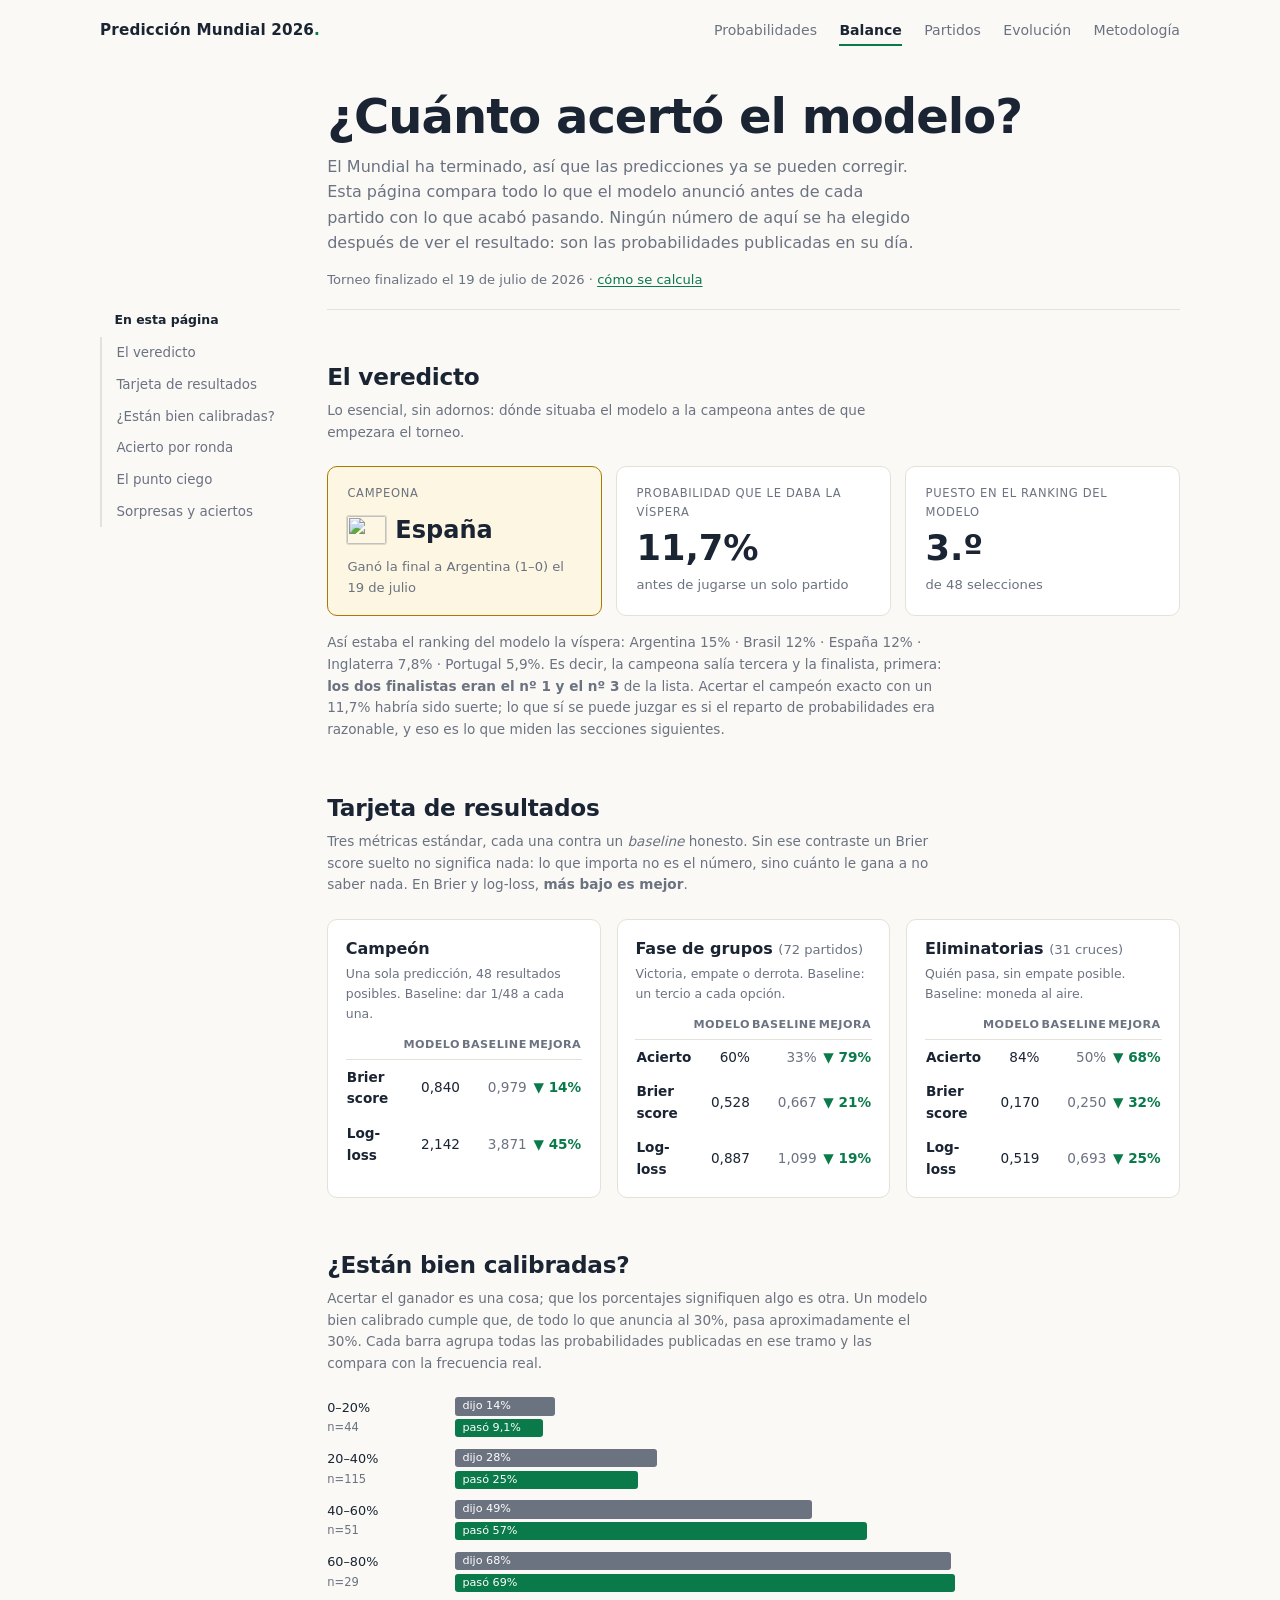
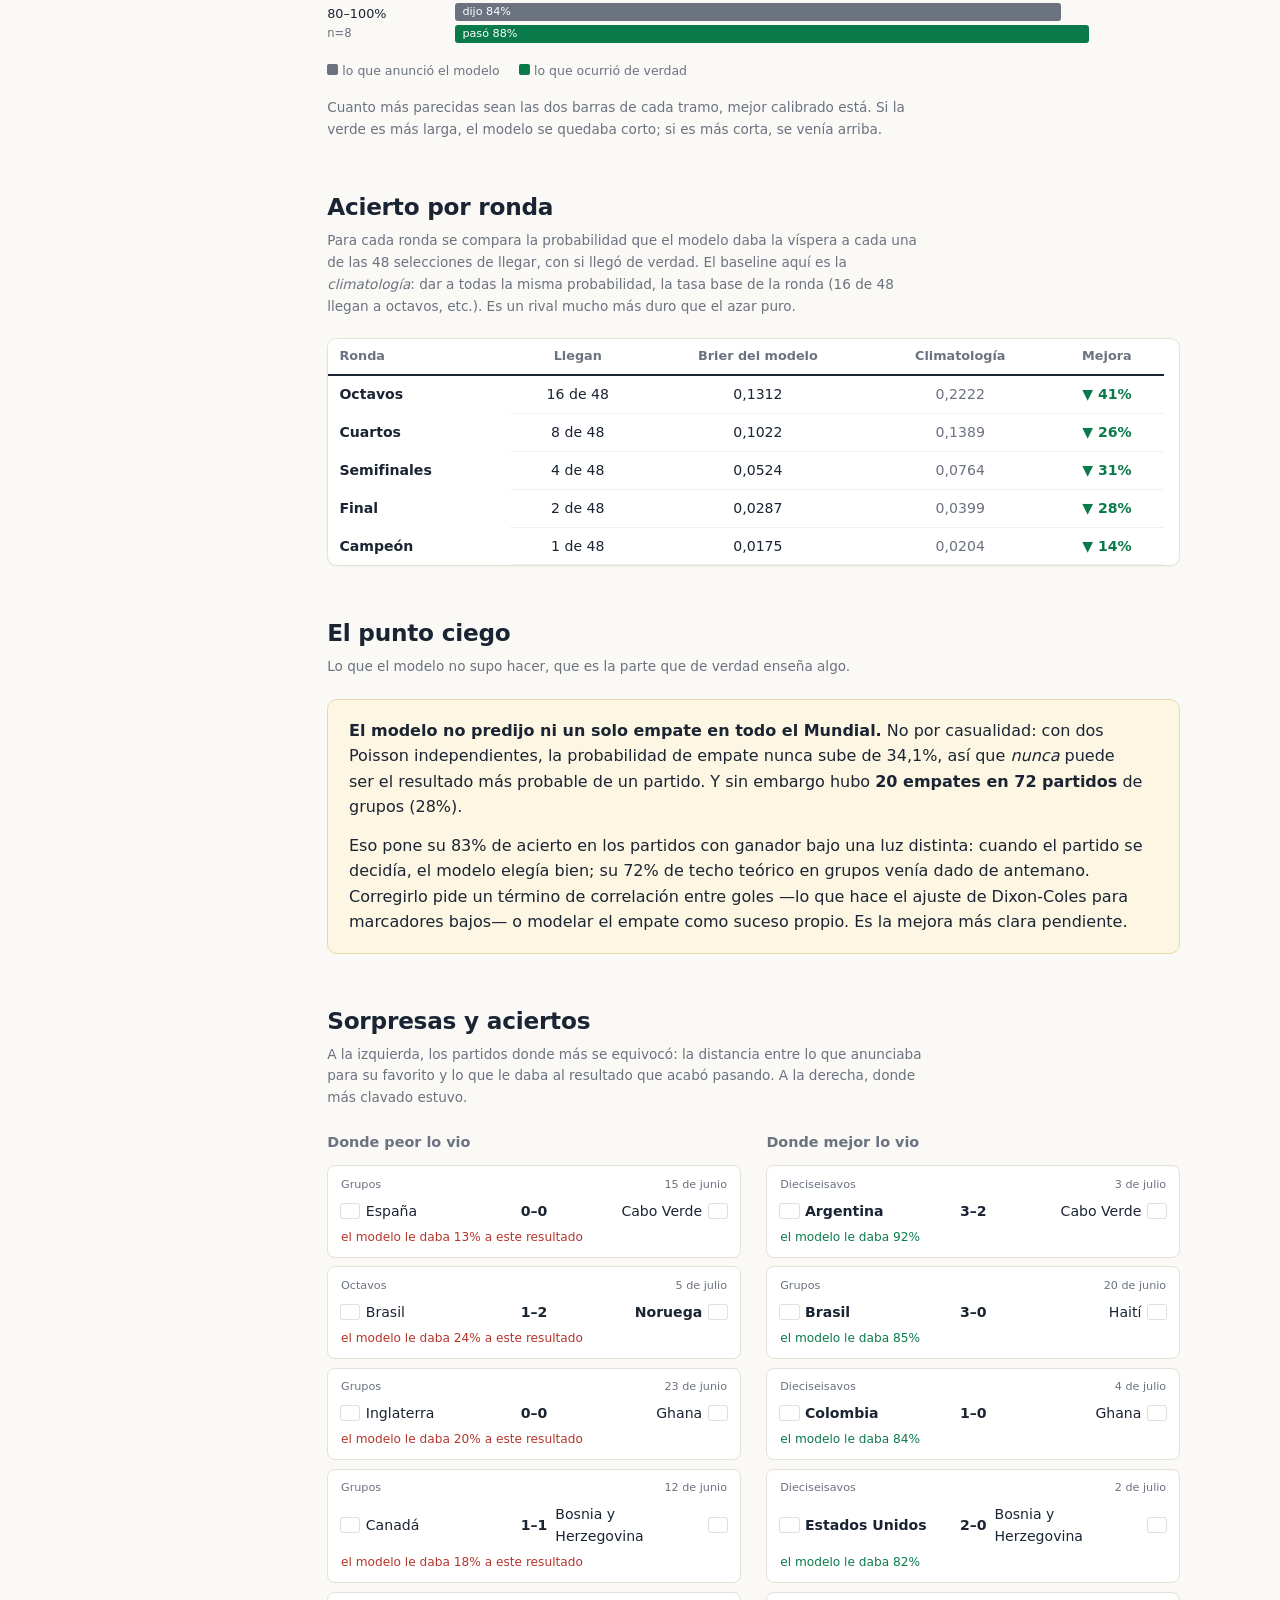
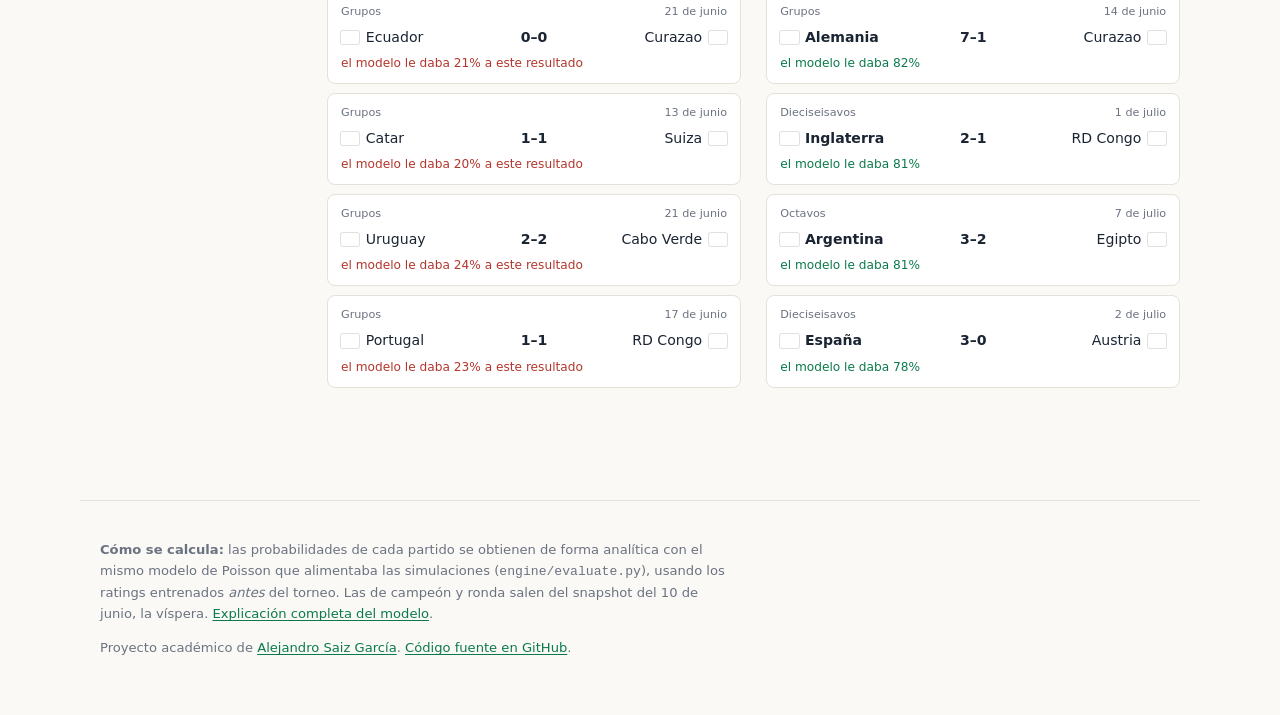
==== docs/balance.html @ 9e9d54fb "Add post-tournament evaluation and balance page Cierra el proyecto como archivo del Mundial 2026: de" ====
<!doctype html>
<html lang="es">
<head>
  <meta charset="utf-8">
  <meta name="viewport" content="width=device-width, initial-scale=1">
  <title>Balance: ¿cuánto acertó el modelo en el Mundial 2026?</title>
  <meta name="description" content="Evaluación del modelo tras el Mundial 2026: Brier score, log-loss, calibración y aciertos por ronda, comparados contra baselines. España campeona partiendo de un 11,7%.">
  <link rel="stylesheet" href="styles.css">
  <link rel="icon" href="data:image/svg+xml,<svg xmlns='http://www.w3.org/2000/svg' viewBox='0 0 100 100'><rect width='100' height='100' rx='22' fill='%230b7a4b'/><text x='50' y='68' font-size='46' font-weight='bold' font-family='Segoe UI,sans-serif' fill='white' text-anchor='middle'>26</text></svg>">
</head>
<body>

<nav class="topbar" aria-label="Principal">
  <a class="brand" href="index.html">Predicción Mundial 2026<span class="dot">.</span></a>
  <div class="topnav">
    <a href="index.html">Probabilidades</a>
    <a href="balance.html" aria-current="page">Balance</a>
    <a href="partidos.html">Partidos</a>
    <a href="evolucion.html">Evolución</a>
    <a href="metodologia.html">Metodología</a>
  </div>
</nav>

<div class="layout">
<header class="hero">
  <h1>¿Cuánto acertó el modelo?</h1>
  <p class="tagline">El Mundial ha terminado, así que las predicciones ya se pueden
    corregir. Esta página compara todo lo que el modelo anunció antes de cada partido
    con lo que acabó pasando. Ningún número de aquí se ha elegido después de ver el
    resultado: son las probabilidades publicadas en su día.</p>
  <p class="meta"><span id="updated">Cargando...</span> ·
    <a href="metodologia.html">cómo se calcula</a></p>
</header>

<aside class="toc" aria-label="Índice de secciones">
  <p class="toc-title">En esta página</p>
  <a href="#veredicto">El veredicto</a>
  <a href="#tarjeta">Tarjeta de resultados</a>
  <a href="#calibracion">¿Están bien calibradas?</a>
  <a href="#rondas">Acierto por ronda</a>
  <a href="#punto-ciego">El punto ciego</a>
  <a href="#sorpresas">Sorpresas y aciertos</a>
</aside>

<main>
  <section aria-labelledby="verdict-title" id="veredicto">
    <h2 id="verdict-title">El veredicto</h2>
    <p class="hint">Lo esencial, sin adornos: dónde situaba el modelo a la campeona
      antes de que empezara el torneo.</p>
    <div id="verdict" class="verdict-grid"></div>
    <p id="verdict-note" class="hint verdict-note"></p>
  </section>

  <section aria-labelledby="card-title" id="tarjeta">
    <h2 id="card-title">Tarjeta de resultados</h2>
    <p class="hint">Tres métricas estándar, cada una contra un <em>baseline</em>
      honesto. Sin ese contraste un Brier score suelto no significa nada: lo que
      importa no es el número, sino cuánto le gana a no saber nada.
      En Brier y log-loss, <strong>más bajo es mejor</strong>.</p>
    <div id="scorecard" class="scorecard"></div>
  </section>

  <section aria-labelledby="cal-title" id="calibracion">
    <h2 id="cal-title">¿Están bien calibradas?</h2>
    <p class="hint">Acertar el ganador es una cosa; que los porcentajes signifiquen
      algo es otra. Un modelo bien calibrado cumple que, de todo lo que anuncia al
      30%, pasa aproximadamente el 30%. Cada barra agrupa todas las probabilidades
      publicadas en ese tramo y las compara con la frecuencia real.</p>
    <div id="calibration" class="cal-chart"></div>
    <p class="hint cal-foot">Cuanto más parecidas sean las dos barras de cada tramo,
      mejor calibrado está. Si la verde es más larga, el modelo se quedaba corto;
      si es más corta, se venía arriba.</p>
  </section>

  <section aria-labelledby="rounds-title" id="rondas">
    <h2 id="rounds-title">Acierto por ronda</h2>
    <p class="hint">Para cada ronda se compara la probabilidad que el modelo daba
      la víspera a cada una de las 48 selecciones de llegar, con si llegó de verdad.
      El baseline aquí es la <em>climatología</em>: dar a todas la misma
      probabilidad, la tasa base de la ronda (16 de 48 llegan a octavos, etc.).
      Es un rival mucho más duro que el azar puro.</p>
    <div class="table-wrap">
      <table id="rounds-table">
        <thead>
          <tr>
            <th class="sticky-col">Ronda</th>
            <th>Llegan</th><th>Brier del modelo</th>
            <th>Climatología</th><th>Mejora</th>
          </tr>
        </thead>
        <tbody></tbody>
      </table>
    </div>
  </section>

  <section aria-labelledby="blind-title" id="punto-ciego">
    <h2 id="blind-title">El punto ciego</h2>
    <p class="hint">Lo que el modelo no supo hacer, que es la parte que de verdad
      enseña algo.</p>
    <div id="blind" class="callout"></div>
  </section>

  <section aria-labelledby="ups-title" id="sorpresas">
    <h2 id="ups-title">Sorpresas y aciertos</h2>
    <p class="hint">A la izquierda, los partidos donde más se equivocó: la distancia
      entre lo que anunciaba para su favorito y lo que le daba al resultado que
      acabó pasando. A la derecha, donde más clavado estuvo.</p>
    <div class="two-col">
      <div>
        <h3 class="col-title">Donde peor lo vio</h3>
        <ol id="upsets" class="match-rank"></ol>
      </div>
      <div>
        <h3 class="col-title">Donde mejor lo vio</h3>
        <ol id="calls" class="match-rank"></ol>
      </div>
    </div>
  </section>
</main>
</div>

<footer>
  <p><strong>Cómo se calcula:</strong> las probabilidades de cada partido se obtienen
    de forma analítica con el mismo modelo de Poisson que alimentaba las simulaciones
    (<code>engine/evaluate.py</code>), usando los ratings entrenados <em>antes</em> del
    torneo. Las de campeón y ronda salen del snapshot del 10 de junio, la víspera.
    <a href="metodologia.html">Explicación completa del modelo</a>.</p>
  <p>Proyecto académico de
    <a href="https://www.linkedin.com/in/alejandrosaizgarc%C3%ADa">Alejandro Saiz García</a>.
    <a href="https://github.com/AlexSaiz222/PrediccionMundial2026">Código fuente en GitHub</a>.</p>
</footer>

<div id="load-error" class="load-error" hidden>
  No se pudo cargar <code>evaluacion.json</code>. Si abriste el archivo directamente,
  arranca un servidor local: <code>python -m http.server</code> dentro de la carpeta
  <code>docs/</code> y abre <a href="http://localhost:8000">localhost:8000</a>.
</div>

<script src="balance.js"></script>
</body>
</html>
---- docs/styles.css ----
/* Predicción Mundial 2026 — tema claro editorial */

:root {
  --bg: #faf9f6;
  --bg-card: #ffffff;
  --bg-inset: #f1efe9;
  --border: #e4e1d8;
  --border-strong: #1a2433;
  --text: #1a2433;
  --text-dim: #6b7280;
  --accent: #0b7a4b;        /* verde césped profundo */
  --accent-soft: #0b7a4b14;
  --gold: #a87b00;          /* dorado sobrio para el título */
  --amber-bg: #fdf6e3;
  --amber-border: #e8d9a8;
  --danger: #b3362c;
  color-scheme: light;
}

* { box-sizing: border-box; }

html { scroll-behavior: smooth; }

body {
  margin: 0;
  background: var(--bg);
  color: var(--text);
  font: 16px/1.6 "Segoe UI", system-ui, -apple-system, sans-serif;
  -webkit-font-smoothing: antialiased;
}

main { max-inline-size: 70rem; margin-inline: auto; padding-inline: 1.25rem; }

a { color: var(--accent); text-underline-offset: 0.15em; }

/* ---------- cabecera ---------- */
.topbar {
  display: flex; align-items: baseline; justify-content: space-between;
  gap: 1rem; flex-wrap: wrap;
  max-inline-size: 70rem; margin-inline: auto;
  padding: 1.1rem 1.25rem 0;
}
.brand {
  font-weight: 700; font-size: 0.95rem; letter-spacing: 0.01em;
  color: var(--text); text-decoration: none;
}
.brand .dot { color: var(--accent); }
.topnav { display: flex; gap: 1.4rem; font-size: 0.88rem; }
.topnav a { color: var(--text-dim); text-decoration: none; }
.topnav a:hover { color: var(--text); }
.topnav a[aria-current="page"] {
  color: var(--text); font-weight: 600;
  border-block-end: 2px solid var(--accent); padding-block-end: 0.15rem;
}

.hero {
  max-inline-size: 70rem; margin-inline: auto;
  padding: 2.8rem 1.25rem 1.2rem;
  border-block-end: 1px solid var(--border);
}
.hero h1 {
  margin: 0 0 0.6rem;
  font-size: clamp(1.9rem, 4.5vw, 3rem);
  line-height: 1.12; letter-spacing: -0.02em; font-weight: 750;
  max-inline-size: 24ch;
}
.tagline { color: var(--text-dim); max-inline-size: 58ch; margin: 0 0 0.8rem; }
.meta { color: var(--text-dim); font-size: 0.82rem; margin: 0; }
.meta strong { color: var(--text); }

.whatif-banner[hidden] { display: none; }
.whatif-banner {
  display: flex; flex-wrap: wrap; gap: 0.7rem; align-items: center;
  margin-block-start: 1.1rem; padding: 0.55rem 0.9rem;
  background: var(--amber-bg); border: 1px solid var(--amber-border);
  border-radius: 0.5rem; font-size: 0.9rem;
}
/* franja de jornada: siempre presente; neutra en el día actual, ámbar en el pasado */
#snapshot-banner {
  background: var(--bg-inset); border-color: var(--border);
  color: var(--text-dim);
  transition: background 0.3s, border-color 0.3s, color 0.3s;
}
#snapshot-banner.is-past { background: var(--amber-bg); border-color: var(--amber-border); color: var(--text); }
.ghost { visibility: hidden; }

/* ---------- secciones ---------- */
section { margin-block: 3rem; scroll-margin-block-start: 1.5rem; }

/* ---------- índice rápido + calendario ---------- */
/* Móvil/tablet (por defecto): fila de pestañas bajo la cabecera; el calendario
   se coloca debajo. .layout no hace nada aquí, así que .toc y main se apilan. */
.toc {
  display: flex; flex-wrap: wrap; align-items: center; gap: 0.4rem 0.6rem;
  max-inline-size: 70rem; margin: 0 auto 1.4rem; padding-inline: 1.25rem;
  font-size: 0.86rem;
}
.toc-title { display: none; }
.toc a {
  padding: 0.32rem 0.7rem; border: 1px solid var(--border);
  border-radius: 0.5rem; white-space: nowrap;
  color: var(--text-dim); text-decoration: none;
  transition: color 0.15s, border-color 0.15s;
}
.toc a:hover { color: var(--text); }
.toc a.active { color: var(--accent); border-color: var(--accent); font-weight: 600; }
#toc-cal:not([hidden]) {
  display: flex; flex-wrap: wrap; align-items: center; gap: 0.3rem 0.5rem;
  flex-basis: 100%; margin-block-start: 0.5rem;
}
.toc-cal-title {
  display: inline-block; margin: 0; padding: 0;
  font-size: 0.82rem; font-weight: 600; color: var(--text); white-space: nowrap;
}
.toc-date {
  margin-inline-start: 0; inline-size: auto;
  font: inherit; font-size: 0.85rem; color: var(--text);
  background: var(--bg-card); border: 1px solid var(--border);
  border-radius: 0.4rem; padding: 0.3rem 0.5rem;
}
.toc-cal-hint {
  flex-basis: 100%; margin: 0.1rem 0 0; padding: 0;
  font-size: 0.76rem; color: var(--text-dim);
}

/* Portátil y más anchas: barra lateral fija a la izquierda, en su columna. */
@media (min-width: 992px) {
  .layout {
    display: grid;
    grid-template-columns: 12rem minmax(0, 1fr);
    grid-template-areas:
      ". hero"
      "aside main";
    gap: 0 2.2rem;
    align-items: start;
    max-inline-size: 70rem; margin-inline: auto; padding-inline: 1.25rem;
  }
  .layout > .hero {
    grid-area: hero;
    max-inline-size: none;
    margin: 0;
    padding-inline: 0;
  }
  .layout > main {
    grid-area: main;
    max-inline-size: none;
    margin: 0;
    padding: 0;
  }
  .toc {
    grid-area: aside;
    display: block; position: sticky; inset-block-start: 1.4rem; align-self: start;
    max-inline-size: none; margin: 0; padding: 0; font-size: 0.84rem;
  }
  .toc-title {
    display: block; margin: 0 0 0.45rem; padding-inline-start: 0.9rem;
    font-size: 0.78rem; font-weight: 700; color: var(--text);
  }
  .toc a {
    display: block; padding: 0.32rem 0.9rem; border: none;
    border-inline-start: 2px solid var(--border); border-radius: 0; white-space: normal;
  }
  #toc-cal:not([hidden]) { display: block; margin-block-start: 1.3rem; }
  .toc-cal-title {
    display: block; margin-block-start: 0; padding-inline-start: 0.9rem; font-size: 0.78rem;
  }
  .toc-date { margin-inline-start: 0.9rem; inline-size: calc(100% - 0.9rem); font-size: 0.82rem; }
  .toc-cal-hint { padding-inline-start: 0.9rem; font-size: 0.74rem; }
}
h2 {
  font-size: 1.45rem; letter-spacing: -0.01em; font-weight: 700;
  margin-block: 0 0.3rem;
}
.section-head { display: flex; align-items: center; justify-content: space-between; gap: 1rem; flex-wrap: wrap; }
.hint { color: var(--text-dim); font-size: 0.85rem; margin-block: 0.15rem 1.3rem; max-inline-size: 70ch; }

/* ---------- botones ---------- */
.btn {
  font: inherit; font-size: 0.88rem; font-weight: 600; cursor: pointer;
  color: var(--text); background: var(--bg-card);
  border: 1px solid var(--border); border-radius: 0.45rem;
  padding: 0.45rem 0.95rem;
  transition: border-color 0.15s, background 0.15s;
}
.btn:hover { border-color: var(--text-dim); }
.btn-accent { background: var(--accent); border-color: var(--accent); color: #fff; }
.btn-accent:hover { background: #0a6b42; border-color: #0a6b42; }
.btn-small { padding: 0.2rem 0.6rem; font-size: 0.8rem; }

/* ---------- favoritos ---------- */
.thermometer { list-style: none; margin: 1.4rem 0 0; padding: 0; display: grid; gap: 0.55rem; }
.therm-row {
  display: grid; grid-template-columns: 1.6rem 1.7rem minmax(7.5rem, 13rem) 1fr 3.8rem;
  align-items: center; gap: 0.7rem;
}
.therm-row .rank {
  color: var(--text-dim); font-variant-numeric: tabular-nums;
  font-size: 0.82rem; text-align: end;
}
.therm-row .name { font-weight: 600; font-size: 0.95rem; }
.therm-row .pct { font-weight: 700; font-variant-numeric: tabular-nums; text-align: end; }
.bar-track { background: var(--bg-inset); border-radius: 99px; block-size: 0.7rem; overflow: clip; }
.bar-fill {
  block-size: 100%; border-radius: 99px;
  background: var(--accent);
  transition: inline-size 0.7s cubic-bezier(0.2, 0.8, 0.2, 1);
  min-inline-size: 2px;
}
.therm-row:first-child .bar-fill { background: linear-gradient(90deg, var(--accent), #0e9a5f); }

.flag {
  inline-size: 1.7rem; block-size: 1.275rem; object-fit: cover;
  border-radius: 2px; box-shadow: 0 0 0 1px rgb(0 0 0 / 0.12);
}

/* ---------- grupos ---------- */
.groups-grid {
  display: grid;
  grid-template-columns: repeat(auto-fit, minmax(300px, 1fr));
  gap: 1.1rem;
}
.group-card {
  background: var(--bg-card); border: 1px solid var(--border);
  border-radius: 0.6rem; padding: 1rem 1.1rem; overflow: clip;
  box-shadow: 0 1px 2px rgb(26 36 51 / 0.04);
}
.group-card h3 {
  margin: 0 0 0.7rem;
  font-size: 0.95rem; font-weight: 700; color: var(--text);
}
.group-card h3 strong { color: var(--accent); }
.group-card table { inline-size: 100%; border-collapse: collapse; font-size: 0.86rem; }
.group-card th {
  color: var(--text-dim); font-weight: 600; text-align: end;
  padding-block-end: 0.35rem; font-size: 0.78rem;
  border-block-end: 1px solid var(--border);
}
.group-card th:first-child { text-align: start; }
.group-card td {
  padding-block: 0.38rem; text-align: end; font-variant-numeric: tabular-nums;
  border-block-end: 1px solid #f3f1ea;
}
.group-card tr:last-child td { border-block-end: 0; }
.group-card td.team-cell { text-align: start; }
.team-cell { display: flex; align-items: center; gap: 0.5rem; font-weight: 600; }
.team-cell .flag { inline-size: 1.4rem; block-size: 1.05rem; }
.prob-cell { min-inline-size: 3.6rem; }
.prob-chip {
  display: inline-block; min-inline-size: 3.3rem; padding: 0.08rem 0.4rem;
  border-radius: 0.3rem; font-weight: 600;
  background: color-mix(in oklab, var(--accent) calc(var(--p) * 28%), transparent);
}

/* ---------- nombres de equipo pulsables (abren su camino) ---------- */
.team-btn {
  font: inherit; font-weight: inherit; color: inherit;
  background: none; border: 0; padding: 0; cursor: pointer;
  text-align: start;
}
.team-btn:hover { color: var(--accent); text-decoration: underline; text-underline-offset: 0.15em; }

/* ---------- cuadro de eliminatorias ---------- */
.bracket-wrap {
  display: grid; overflow-x: auto; padding-block-end: 0.5rem;
  container-type: scroll-state;
}
.bracket-wrap > * { grid-area: 1 / 1; }
.edge-shadow {
  position: sticky; z-index: 1; pointer-events: none;
  inline-size: 1.4rem; opacity: 0; transition: opacity 0.25s;
}
.edge-l {
  inset-inline-start: 0; justify-self: start;
  background: linear-gradient(to right, rgb(26 36 51 / 0.14), transparent);
}
.edge-r {
  inset-inline-end: 0; justify-self: end;
  background: linear-gradient(to left, rgb(26 36 51 / 0.14), transparent);
}
@container scroll-state(scrollable: inline-start) { .edge-l { opacity: 1; } }
@container scroll-state(scrollable: inline-end) { .edge-r { opacity: 1; } }

.bracket {
  --bracket-h: 44rem;          /* alto fijo: de él salen los conectores */
  --bracket-line: #cfc9ba;
  display: grid; grid-auto-flow: column;
  grid-auto-columns: minmax(8.5rem, 1fr);
  gap: 1rem; min-inline-size: 47rem; max-inline-size: 62rem;
}
.bracket-col { display: flex; flex-direction: column; }
.bracket-col h3 {
  margin: 0 0 0.5rem; text-align: center;
  font-size: 0.8rem; font-weight: 600; color: var(--text-dim);
}
.bracket-col-inner {
  block-size: var(--bracket-h);
  display: flex; flex-direction: column; justify-content: space-around;
}
.match-box {
  position: relative;
  background: var(--bg-card); border: 1px solid var(--border);
  border-radius: 0.4rem; padding: 0.22rem 0.45rem;
  font-size: 0.72rem; line-height: 1.3;
}
.match-box:hover { border-color: var(--text-dim); }
.match-box .mlabel { color: var(--text-dim); font-size: 0.62rem; margin-block-end: 0.15rem; }
.match-box .slot { display: flex; align-items: center; gap: 0.3rem; padding-block: 0.07rem; }
.match-box .flag { inline-size: 1rem; block-size: 0.75rem; }
.match-box .nm {
  flex: 1; font-weight: 600;
  overflow: hidden; text-overflow: ellipsis; white-space: nowrap;
}
.match-box .sp { font-variant-numeric: tabular-nums; color: var(--text-dim); font-size: 0.66rem; }
.match-box .slot.locked .sp { color: var(--accent); font-weight: 700; }
.final-box { border-color: var(--gold); }
.champ-mini {
  margin-block-start: 0.4rem; padding-block-start: 0.35rem;
  border-block-start: 1px solid var(--amber-border);
}
.champ-mini .sp { color: var(--gold); font-weight: 700; }

/* conectores: ramal de salida hacia la ronda siguiente... */
.out-r::after {
  content: ""; position: absolute; inset-block-start: 50%;
  inline-size: 0.5rem; border-block-start: 1.5px solid var(--bracket-line);
  inset-inline-end: -0.55rem;
}
/* ...y entrada: línea vertical que une los dos cruces previos, con ramal al centro */
.in-l::before {
  content: ""; position: absolute; inset-block-start: 50%;
  transform: translateY(-50%); inline-size: 0.5rem;
  inset-inline-start: -0.55rem;
  border-inline-start: 1.5px solid var(--bracket-line);
  background: linear-gradient(to bottom,
    transparent calc(50% - 0.75px),
    var(--bracket-line) calc(50% - 0.75px),
    var(--bracket-line) calc(50% + 0.75px),
    transparent calc(50% + 0.75px));
}
.v16::before { block-size: calc(var(--bracket-h) / 16); }
.v8::before { block-size: calc(var(--bracket-h) / 8); }
.v4::before { block-size: calc(var(--bracket-h) / 4); }
.v2::before { block-size: calc(var(--bracket-h) / 2); }

/* ---------- camino más probable (diálogo) ---------- */
#path-dialog { inline-size: min(40rem, calc(100% - 2rem)); }
#path-title { display: flex; align-items: center; gap: 0.5rem; }
#path-title .flag { inline-size: 1.5rem; block-size: 1.125rem; }
.path-table {
  border-collapse: collapse; inline-size: 100%; font-size: 0.86rem;
  margin-block-start: 0.8rem; font-variant-numeric: tabular-nums;
}
.path-table th {
  text-align: start; font-size: 0.78rem; color: var(--text-dim); font-weight: 600;
  border-block-end: 2px solid var(--border-strong); padding: 0.35rem 0.5rem;
}
.path-table td { padding: 0.45rem 0.5rem; border-block-end: 1px solid var(--border); vertical-align: top; }
.path-table .num { text-align: end; font-weight: 600; }
.path-table .champ-row td { border-block-end: 0; font-weight: 700; color: var(--gold); }
.path-table .rival {
  display: inline-flex; align-items: center; gap: 0.3rem;
  margin-inline-end: 0.6rem; white-space: nowrap;
}
.path-table .muted { color: var(--text-dim); }
.flag-sm { inline-size: 1.15rem; block-size: 0.86rem; }

/* ---------- cara a cara ---------- */
.h2h-controls {
  display: flex; align-items: end; gap: 1rem; flex-wrap: wrap;
  margin-block-end: 1.2rem;
}
.h2h-controls .btn { margin-block-end: 0.15rem; }
.h2h-card {
  background: var(--bg-card); border: 1px solid var(--border);
  border-radius: 0.6rem; padding: 1.1rem 1.3rem;
  box-shadow: 0 1px 2px rgb(26 36 51 / 0.04);
  max-inline-size: 44rem;
}
.h2h-names {
  display: flex; align-items: center; justify-content: space-between;
  gap: 0.8rem; flex-wrap: wrap; margin-block-end: 0.7rem;
}
.h2h-team { display: inline-flex; align-items: center; gap: 0.5rem; font-weight: 700; }
.h2h-vs { color: var(--text-dim); font-size: 0.82rem; }
.h2h-bar {
  display: flex; block-size: 1rem; border-radius: 99px; overflow: clip;
  background: var(--bg-inset);
}
.h2h-bar .seg-a { background: var(--accent); }
.h2h-bar .seg-x { background: #c9c5b8; }
.h2h-bar .seg-b { background: #3b5b8c; }
.h2h-legend {
  display: flex; gap: 1.4rem; flex-wrap: wrap;
  margin-block-start: 0.55rem; font-size: 0.84rem; color: var(--text-dim);
}
.h2h-legend .dot {
  display: inline-block; inline-size: 0.65rem; block-size: 0.65rem;
  border-radius: 50%; margin-inline-end: 0.35rem;
}
.dot-a { background: var(--accent); }
.dot-x { background: #c9c5b8; }
.dot-b { background: #3b5b8c; }
.h2h-scores { font-size: 0.88rem; }
.score-chip {
  display: inline-block; background: var(--bg-inset); border-radius: 0.35rem;
  padding: 0.1rem 0.5rem; margin-inline-end: 0.3rem; font-weight: 600;
  font-variant-numeric: tabular-nums;
}
.score-chip small { color: var(--text-dim); font-weight: 400; }
.h2h-ko { font-size: 0.88rem; margin-block-end: 0; }

/* ---------- gráfica de evolución ---------- */
.chart-wrap {
  background: var(--bg-card); border: 1px solid var(--border);
  border-radius: 0.6rem; padding: 1rem;
  box-shadow: 0 1px 2px rgb(26 36 51 / 0.04);
  overflow-x: auto;
}
.chart-wrap svg {
  inline-size: 100%; block-size: auto; min-inline-size: 44rem;
  font-family: "Segoe UI", system-ui, sans-serif;
}
/* series: dibujado de entrada y foco interactivo */
#chart .line {
  stroke-dasharray: 1; stroke-dashoffset: 1;
  animation: chart-draw 0.9s ease-out forwards;
}
@keyframes chart-draw { to { stroke-dashoffset: 0; } }
#chart .serie, #chart .serie-label {
  transition: opacity 0.2s;
  cursor: pointer;
}
#chart .serie .line { transition: stroke-width 0.2s; }
#chart .hit { pointer-events: stroke; }
#chart.has-focus .serie:not(.focus),
#chart.has-focus .serie-label:not(.focus) { opacity: 0.16; }
#chart .serie.focus .line { stroke-width: 3.2; }
@media (prefers-reduced-motion: reduce) {
  #chart .line { animation: none; stroke-dashoffset: 0; }
}

/* movimientos de la última jornada */
.movers {
  display: grid; grid-template-columns: repeat(auto-fit, minmax(16rem, 1fr));
  gap: 0.6rem; max-inline-size: 52rem;
}
.mover {
  display: flex; align-items: center; gap: 0.55rem;
  background: var(--bg-card); border: 1px solid var(--border);
  border-radius: 0.5rem; padding: 0.5rem 0.8rem; font-size: 0.9rem;
}
.mover-name { flex: 1; font-weight: 600; }
.mover-now { color: var(--text-dim); font-variant-numeric: tabular-nums; }
.mover-delta {
  min-inline-size: 2.9rem; text-align: end;
  font-weight: 700; font-variant-numeric: tabular-nums;
}
.delta-up { color: var(--accent); }
.delta-down { color: var(--danger); }

/* viaje en el tiempo */
.tt-wrap { max-inline-size: 52rem; }
#tt-table { border-collapse: collapse; inline-size: 100%; font-size: 0.9rem; }
#tt-table th {
  text-align: start; font-size: 0.78rem; color: var(--text-dim); font-weight: 600;
  border-block-end: 2px solid var(--border-strong); padding: 0.5rem 0.8rem;
}
#tt-table td {
  padding: 0.55rem 0.8rem; border-block-end: 1px solid #f3f1ea;
  font-variant-numeric: tabular-nums;
}
#tt-table tr:last-child td { border-block-end: 0; }
#tt-table .team-cell { display: flex; }
.tt-pct { color: var(--text-dim); }
.tt-today {
  background: var(--accent-soft); color: var(--accent);
  border-radius: 99px; padding: 0.06rem 0.55rem;
  font-size: 0.74rem; font-weight: 600;
}

/* ---------- tabla de rondas ---------- */
.table-wrap {
  overflow-x: auto; scrollbar-gutter: stable;
  background: var(--bg-card);
  border: 1px solid var(--border); border-radius: 0.6rem;
  box-shadow: 0 1px 2px rgb(26 36 51 / 0.04);
}
#rounds-table { border-collapse: collapse; inline-size: 100%; min-inline-size: 46rem; font-size: 0.88rem; }
#rounds-table th, #rounds-table td {
  padding: 0.45rem 0.7rem; text-align: center; font-variant-numeric: tabular-nums;
}
#rounds-table thead th {
  position: sticky; inset-block-start: 0; background: var(--bg-card);
  color: var(--text-dim); font-weight: 600; font-size: 0.8rem;
  border-block-end: 2px solid var(--border-strong);
}
#rounds-table tbody td { border-block-end: 1px solid #f3f1ea; }
#rounds-table td.heat {
  background: color-mix(in oklab, var(--accent) calc(var(--p) * 55%), transparent);
}
#rounds-table td.heat.gold {
  background: color-mix(in oklab, var(--gold) calc(var(--p) * 280%), transparent);
  font-weight: 700;
}
.sticky-col { text-align: start !important; }
.table-foot { margin-block-start: 0.9rem; text-align: center; }

/* ---------- diálogo ¿y si...? ---------- */
dialog {
  inline-size: min(34rem, calc(100% - 2rem));
  background: var(--bg-card); color: var(--text);
  border: 1px solid var(--border); border-radius: 0.8rem;
  padding: 1.2rem 1.4rem;
  box-shadow: 0 20px 50px rgb(26 36 51 / 0.18);
}
.dialog-head { display: flex; justify-content: space-between; align-items: center; margin: 0; }
.dialog-head h3 { margin: 0; font-size: 1.15rem; }
.field { display: flex; flex-direction: column; gap: 0.3rem; font-size: 0.82rem; font-weight: 600; color: var(--text-dim); }
select, input[type="number"] {
  font: inherit; color: var(--text); background: var(--bg-card);
  border: 1px solid var(--border); border-radius: 0.4rem; padding: 0.35rem 0.5rem;
}
input[type="number"] { inline-size: 3.4rem; text-align: center; }

.match-list { list-style: none; margin: 1rem 0; padding: 0; display: grid; gap: 0.5rem; }
.match-row {
  display: flex; align-items: center; gap: 0.5rem; flex-wrap: wrap;
  background: var(--bg); border: 1px solid var(--border);
  border-radius: 0.5rem; padding: 0.5rem 0.7rem; font-size: 0.9rem;
}
.match-row .vs { color: var(--text-dim); font-size: 0.8rem; }
.match-row .score-inputs { display: flex; align-items: center; gap: 0.3rem; margin-inline-start: auto; }
.match-row.played { opacity: 0.6; }
.match-row .real-score { margin-inline-start: auto; font-weight: 700; color: var(--text-dim); }

.forced-list { display: flex; flex-wrap: wrap; gap: 0.4rem; margin-block-start: 0.6rem; }
.forced-chip {
  display: inline-flex; align-items: center; gap: 0.4rem;
  background: var(--amber-bg); border: 1px solid var(--amber-border); border-radius: 99px;
  padding: 0.15rem 0.4rem 0.15rem 0.75rem; font-size: 0.82rem; font-weight: 600;
}
.forced-chip button {
  background: none; border: 0; color: var(--text-dim); cursor: pointer;
  font-size: 1rem; line-height: 1; padding: 0 0.2rem;
}
.forced-chip button:hover { color: var(--danger); }

/* animación de entrada/salida del diálogo (top layer) */
dialog[open] {
  opacity: 1; transform: translateY(0) scale(1);
  @starting-style { opacity: 0; transform: translateY(0.8rem) scale(0.97); }
}
dialog {
  opacity: 0; transform: translateY(0.8rem) scale(0.97);
  transition-property: opacity, transform, display, overlay;
  transition-duration: 0.22s;
  transition-timing-function: ease-out;
  transition-behavior: allow-discrete;
}
dialog::backdrop {
  background: rgb(26 36 51 / 0);
  transition: display 0.22s allow-discrete, overlay 0.22s allow-discrete,
              background 0.22s ease-out;
}
dialog[open]::backdrop {
  background: rgb(26 36 51 / 0.35);
  @starting-style { background: rgb(26 36 51 / 0); }
}

@media (prefers-reduced-motion: reduce) {
  html { scroll-behavior: auto; }
  dialog { transform: none; transition-duration: 0.05s; }
  .bar-fill { transition: none; }
  ::view-transition-group(*),
  ::view-transition-old(*),
  ::view-transition-new(*) { animation: none !important; }
}

/* ---------- metodología (página cuaderno) ---------- */
.prose { max-inline-size: 44rem; margin-inline: auto; padding-block: 1rem 2rem; }
.prose h2 { margin-block-start: 2.6rem; }
.prose h3 { font-size: 1.05rem; margin-block: 1.8rem 0.4rem; }
.prose p, .prose li { color: #2c374a; }
.prose .formula {
  background: var(--bg-inset); border-inline-start: 3px solid var(--accent);
  border-radius: 0 0.4rem 0.4rem 0;
  padding: 0.7rem 1rem; margin-block: 1rem;
  font-family: Consolas, "Cascadia Mono", monospace; font-size: 0.88rem;
  overflow-x: auto;
}
.prose table {
  border-collapse: collapse; inline-size: 100%; font-size: 0.88rem;
  margin-block: 1rem; font-variant-numeric: tabular-nums;
}
.prose th {
  text-align: start; font-size: 0.82rem; color: var(--text-dim); font-weight: 600;
  border-block-end: 2px solid var(--border-strong); padding: 0.4rem 0.6rem;
}
.prose td { padding: 0.45rem 0.6rem; border-block-end: 1px solid var(--border); }
.prose .note {
  background: var(--amber-bg); border: 1px solid var(--amber-border);
  border-radius: 0.5rem; padding: 0.8rem 1rem; font-size: 0.9rem;
}
.prose details.tech {
  background: var(--bg-inset); border: 1px solid var(--border);
  border-radius: 0.5rem; padding: 0.7rem 1rem; margin-block: 1.3rem;
}
.prose details.tech summary {
  cursor: pointer; font-weight: 600; font-size: 0.9rem; color: var(--text);
}
.prose details.tech summary:hover { color: var(--accent); }
.prose details.tech[open] summary { margin-block-end: 0.5rem; }
.prose details.tech p, .prose details.tech li { font-size: 0.92rem; }
.prose details.tech table { font-size: 0.84rem; }
.fig { margin: 2rem 0; }
.fig svg { inline-size: 100%; block-size: auto; }
.fig text { font-family: "Segoe UI", system-ui, sans-serif; }
.fig figcaption {
  font-size: 0.8rem; color: var(--text-dim); margin-block-start: 0.5rem;
}
.prose code {
  background: var(--bg-inset); border-radius: 0.25rem; padding: 0.08rem 0.35rem;
  font-family: Consolas, "Cascadia Mono", monospace; font-size: 0.85em;
}

/* ---------- pie y errores ---------- */
footer {
  max-inline-size: 70rem; margin: 4rem auto 0; padding: 1.6rem 1.25rem 2.8rem;
  border-block-start: 1px solid var(--border);
  color: var(--text-dim); font-size: 0.82rem;
}
footer p { max-inline-size: 75ch; }
.load-error {
  max-inline-size: 40rem; margin: 2rem auto; padding: 1rem;
  background: #b3362c14; border: 1px solid #b3362c55; border-radius: 0.5rem;
}
.simulating { opacity: 0.55; pointer-events: none; }

/* ---------- calendario de partidos ---------- */
.cal-filter { display: flex; gap: 0.5rem; flex-wrap: wrap; margin-block: 0.5rem 1.6rem; }
.filter-btn {
  font: inherit; font-size: 0.85rem; cursor: pointer;
  color: var(--text-dim); background: var(--bg-card);
  border: 1px solid var(--border); border-radius: 99px; padding: 0.3rem 0.95rem;
  transition: color 0.15s, background 0.15s, border-color 0.15s;
}
.filter-btn:hover { color: var(--text); }
.filter-btn.active { color: #fff; background: var(--accent); border-color: var(--accent); }

.cal-day {
  font-size: 0.95rem; font-weight: 700; color: var(--text);
  margin: 1.9rem 0 0.2rem; padding-block-end: 0.35rem;
  border-block-end: 2px solid var(--border-strong);
}
.cal-day:first-child { margin-block-start: 0; }
.cal-day.is-today { color: var(--accent); border-block-end-color: var(--accent); }
.cal-hoy {
  font-size: 0.68rem; font-weight: 700; color: #fff; background: var(--accent);
  border-radius: 99px; padding: 0.1rem 0.5rem; margin-inline-start: 0.5rem;
  vertical-align: middle;
}
.cal-today-link {
  margin-inline-start: auto; align-self: center;
  font: inherit; font-size: 0.82rem; cursor: pointer;
  color: var(--accent); background: none; border: 0; padding: 0.3rem 0.2rem;
}
.cal-today-link:hover { text-decoration: underline; }
.cal-match {
  display: grid; grid-template-columns: 4.3rem minmax(0, 1fr) auto minmax(0, 1fr) 3rem;
  align-items: center; gap: 0.7rem;
  padding: 0.6rem 0.2rem; border-block-end: 1px solid var(--border);
}
.cal-when { display: flex; flex-direction: column; line-height: 1.15; }
.cal-time { font-variant-numeric: tabular-nums; font-size: 0.9rem; color: var(--text); }
.cal-tag { font-size: 0.68rem; color: var(--text-dim); }
.cal-side { display: flex; align-items: center; gap: 0.5rem; min-inline-size: 0; }
.cal-side .tn { overflow: hidden; text-overflow: ellipsis; white-space: nowrap; }
.cal-home { justify-content: flex-end; text-align: end; }
.cal-away { justify-content: flex-start; }
.cal-side.win { font-weight: 700; }
.cal-match:not(.is-done) .cal-side { color: var(--text-dim); }
.cal-score {
  font-variant-numeric: tabular-nums; font-weight: 700; font-size: 1rem;
  min-inline-size: 3rem; text-align: center; color: var(--text);
}
.cal-score .dash { color: var(--text-dim); margin-inline: 0.2rem; font-weight: 400; }
.cal-match:not(.is-done) .cal-score { color: var(--text-dim); font-weight: 400; }

@media (max-width: 560px) {
  .cal-match { grid-template-columns: 3.2rem minmax(0,1fr) auto minmax(0,1fr) 2.6rem; gap: 0.4rem; }
  .cal-side { gap: 0.35rem; font-size: 0.92rem; }
  .cal-score { min-inline-size: 2.4rem; font-size: 0.95rem; }
}

/* ---------- balance (post-mortem del modelo) ---------- */

.mono { font-variant-numeric: tabular-nums; }
.dim { color: var(--text-dim); }
.better { color: var(--accent); font-weight: 700; }
.worse { color: var(--danger); font-weight: 700; }

/* veredicto */
.verdict-grid {
  display: grid; gap: 0.9rem; margin-block: 1.4rem 1rem;
  grid-template-columns: repeat(auto-fit, minmax(14rem, 1fr));
}
.verdict-card {
  background: var(--bg-card); border: 1px solid var(--border);
  border-radius: 10px; padding: 1.1rem 1.2rem;
}
.verdict-main { border-color: var(--gold); background: var(--amber-bg); }
.vc-label {
  font-size: 0.72rem; text-transform: uppercase; letter-spacing: 0.06em;
  color: var(--text-dim); margin-block-end: 0.5rem;
}
.vc-team { display: flex; align-items: center; gap: 0.6rem; font-size: 1.5rem; }
.vc-big {
  font-size: 2.2rem; font-weight: 700; line-height: 1.1;
  font-variant-numeric: tabular-nums;
}
.vc-sub { color: var(--text-dim); font-size: 0.82rem; margin-block-start: 0.4rem; }
.flag-lg { inline-size: 2.4rem; block-size: 1.8rem; }
.verdict-note { max-inline-size: 74ch; }

/* tarjeta de resultados */
.scorecard {
  display: grid; gap: 1rem; margin-block-start: 1.4rem;
  grid-template-columns: repeat(auto-fit, minmax(17rem, 1fr));
}
.score-card {
  background: var(--bg-card); border: 1px solid var(--border);
  border-radius: 10px; padding: 1rem 1.1rem 0.6rem;
}
.score-card h3 { margin: 0 0 0.2rem; font-size: 1rem; }
.score-card h3 .n { color: var(--text-dim); font-weight: 400; font-size: 0.82rem; }
.score-hint { color: var(--text-dim); font-size: 0.78rem; margin: 0 0 0.7rem; }
.score-table { inline-size: 100%; border-collapse: collapse; font-size: 0.85rem; }
.score-table th { text-align: start; font-weight: 600; }
.score-table thead th {
  font-size: 0.7rem; text-transform: uppercase; letter-spacing: 0.04em;
  color: var(--text-dim); font-weight: 600; text-align: end;
  border-block-end: 1px solid var(--border); padding-block-end: 0.3rem;
}
.score-table tbody th { padding-block: 0.4rem; }
.score-table td { text-align: end; padding-block: 0.4rem; }

/* calibración */
.cal-chart { margin-block-start: 1.4rem; display: grid; gap: 0.7rem; }
.cal-row {
  display: grid; gap: 0.5rem; align-items: center;
  grid-template-columns: 7.5rem 1fr;
}
.cal-label { font-size: 0.8rem; font-variant-numeric: tabular-nums; }
.cal-n { color: var(--text-dim); display: block; font-size: 0.72rem; }
.cal-bars { display: grid; gap: 0.22rem; }
.cal-bar {
  block-size: 1.15rem; border-radius: 3px; display: flex; align-items: center;
  min-inline-size: 5.5rem;
}
.cal-bar span {
  font-size: 0.7rem; padding-inline-start: 0.45rem; color: #fff;
  white-space: nowrap; font-variant-numeric: tabular-nums;
}
.cal-pred { background: var(--text-dim); }
.cal-obs { background: var(--accent); }
.cal-legend {
  display: flex; gap: 1.2rem; font-size: 0.78rem; color: var(--text-dim);
  margin-block-start: 0.4rem;
}
.sw { display: inline-block; inline-size: 0.7rem; block-size: 0.7rem; border-radius: 2px; }
.sw-pred { background: var(--text-dim); }
.sw-obs { background: var(--accent); }
.cal-foot { margin-block-start: 1rem; }

/* punto ciego */
.callout {
  background: var(--amber-bg); border: 1px solid var(--amber-border);
  border-radius: 10px; padding: 1.1rem 1.3rem; margin-block-start: 1.2rem;
}
.callout p { margin-block: 0 0.8rem; max-inline-size: 78ch; }
.callout p:last-child { margin-block-end: 0; }

/* sorpresas / aciertos */
.two-col {
  display: grid; gap: 1.6rem; margin-block-start: 1.4rem;
  grid-template-columns: repeat(auto-fit, minmax(19rem, 1fr));
}
.col-title { font-size: 0.9rem; margin: 0 0 0.7rem; color: var(--text-dim); }
.match-rank { list-style: none; margin: 0; padding: 0; display: grid; gap: 0.55rem; }
.rank-row {
  background: var(--bg-card); border: 1px solid var(--border);
  border-radius: 8px; padding: 0.6rem 0.8rem;
}
.rank-head {
  display: flex; justify-content: space-between; font-size: 0.7rem;
  color: var(--text-dim); margin-block-end: 0.35rem;
}
.rank-match {
  display: grid; grid-template-columns: 1fr auto 1fr; gap: 0.5rem;
  align-items: center; font-size: 0.88rem;
}
.rank-team { display: flex; align-items: center; gap: 0.4rem; }
.rank-match .rank-team:last-child { justify-content: end; }
.rank-team.won { font-weight: 700; }
.rank-score { font-variant-numeric: tabular-nums; font-weight: 700; }
.rank-prob { font-size: 0.76rem; margin-block-start: 0.35rem; }
.rank-prob.bad { color: var(--danger); }
.rank-prob.good { color: var(--accent); }

/* franja de resultado en la portada (torneo finalizado) */
.result-band {
  display: flex; flex-wrap: wrap; gap: 1.6rem;
  background: var(--amber-bg); border: 1px solid var(--amber-border);
  border-radius: 10px; padding: 0.9rem 1.2rem; margin-block: 1.1rem 0.6rem;
}
.rb-item { display: grid; gap: 0.1rem; }
.rb-label {
  font-size: 0.68rem; text-transform: uppercase; letter-spacing: 0.06em;
  color: var(--text-dim);
}
.rb-item strong { font-size: 1.25rem; line-height: 1.2; }
.rb-sub { font-size: 0.76rem; color: var(--text-dim); }

/* probabilidad que el modelo dio a cada resultado (columna del calendario) */
.cal-p { text-align: end; }
.p-chip {
  display: inline-block; font-size: 0.72rem; font-weight: 700;
  font-variant-numeric: tabular-nums; padding: 0.1rem 0.35rem;
  border-radius: 4px; cursor: help;
}
.p-hi { background: var(--accent-soft); color: var(--accent); }
.p-mid { background: var(--bg-inset); color: var(--text-dim); }
.p-lo { background: #b3362c14; color: var(--danger); }
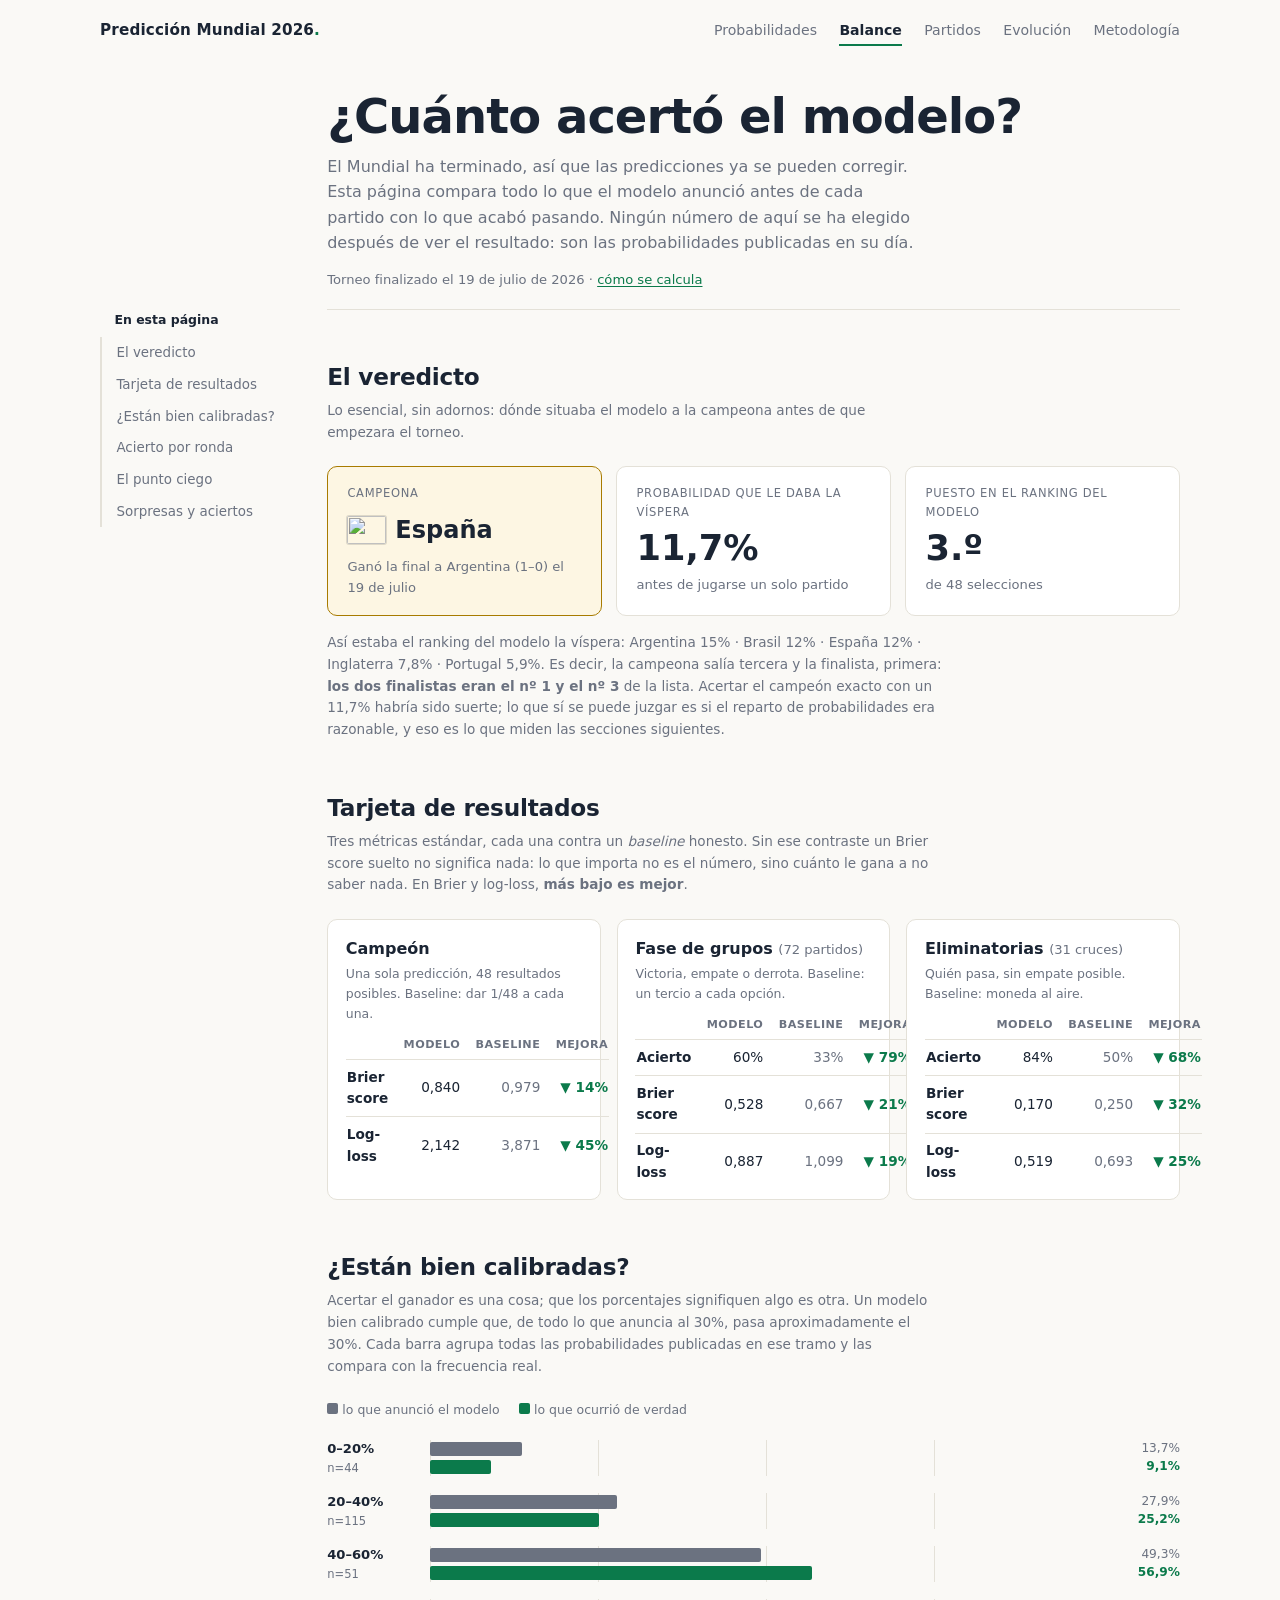
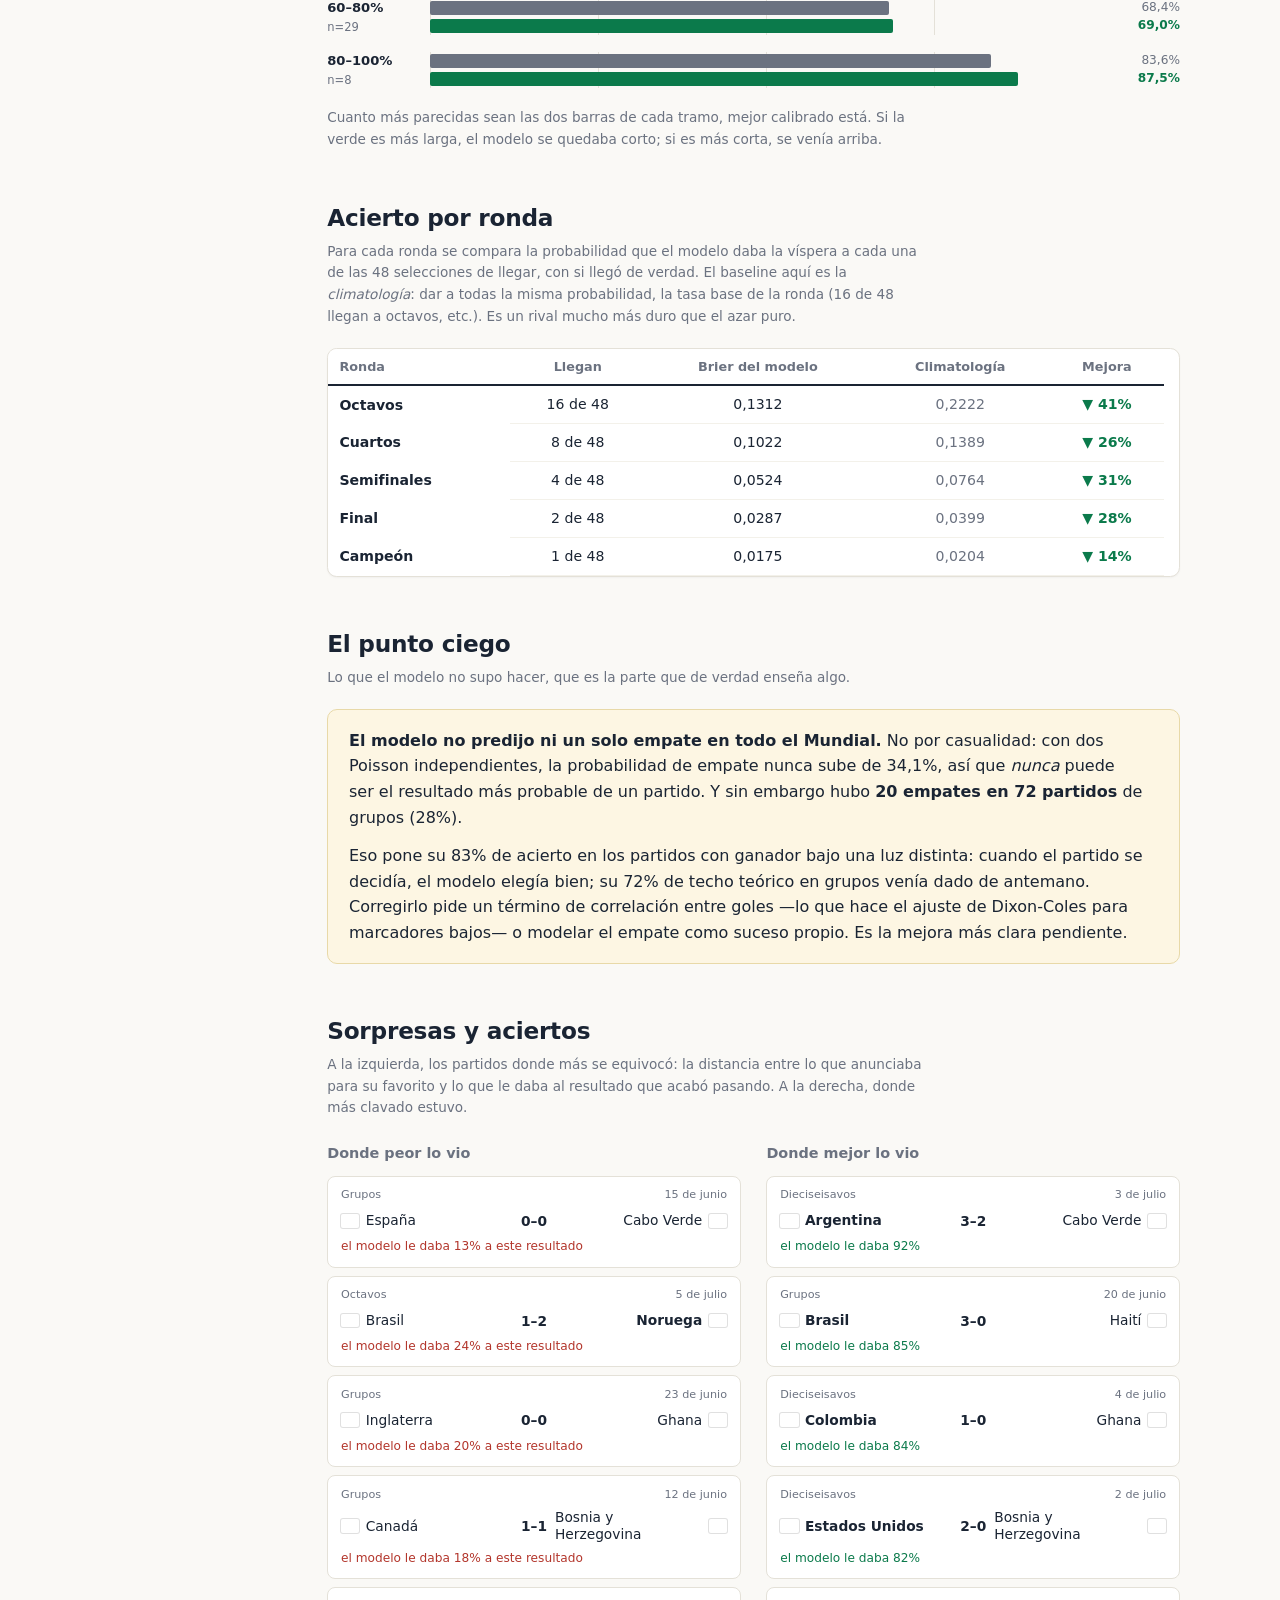
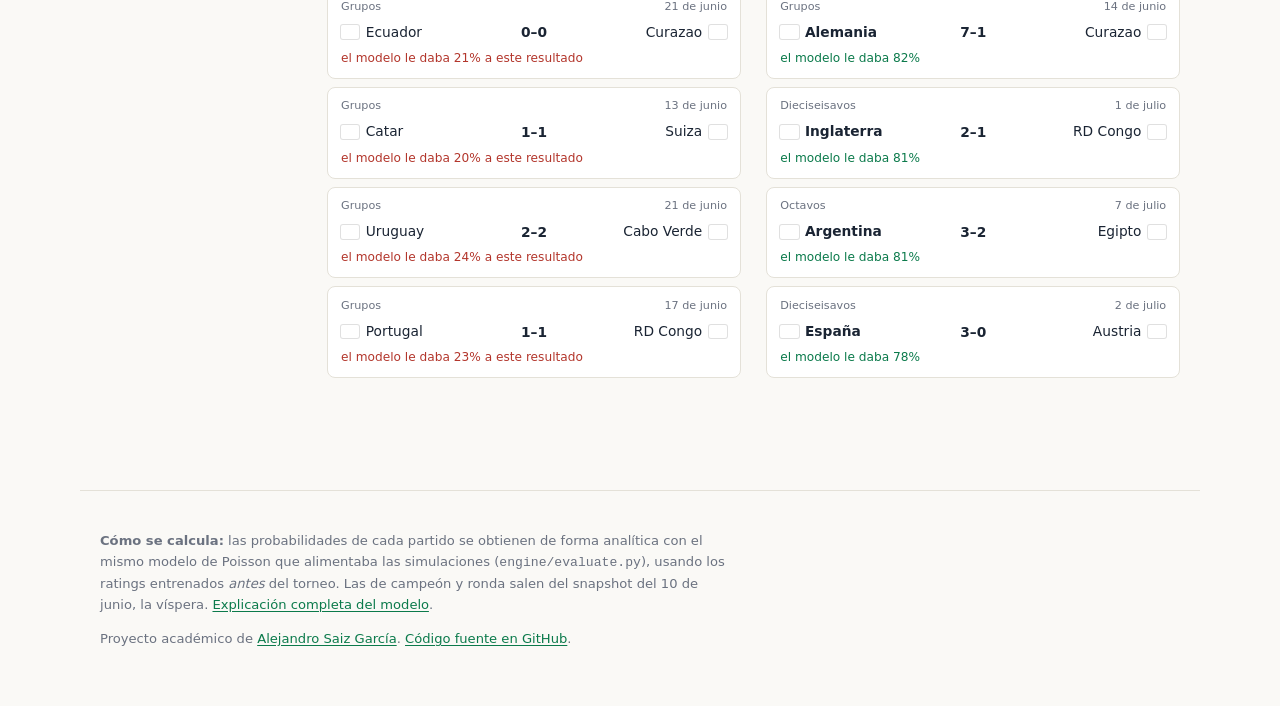
==== commit 8782f27d: "Polish post-tournament UX and metrics views Updates the docs site for the tournament-complete state:" ====
--- a/docs/balance.html
+++ b/docs/balance.html
@@ -5,7 +5,7 @@
   <meta name="viewport" content="width=device-width, initial-scale=1">
   <title>Balance: ¿cuánto acertó el modelo en el Mundial 2026?</title>
   <meta name="description" content="Evaluación del modelo tras el Mundial 2026: Brier score, log-loss, calibración y aciertos por ronda, comparados contra baselines. España campeona partiendo de un 11,7%.">
-  <link rel="stylesheet" href="styles.css">
+  <link rel="stylesheet" href="styles.css?v=20260731">
   <link rel="icon" href="data:image/svg+xml,<svg xmlns='http://www.w3.org/2000/svg' viewBox='0 0 100 100'><rect width='100' height='100' rx='22' fill='%230b7a4b'/><text x='50' y='68' font-size='46' font-weight='bold' font-family='Segoe UI,sans-serif' fill='white' text-anchor='middle'>26</text></svg>">
 </head>
 <body>
@@ -136,6 +136,6 @@
   <code>docs/</code> y abre <a href="http://localhost:8000">localhost:8000</a>.
 </div>
 
-<script src="balance.js"></script>
+<script src="balance.js?v=20260731"></script>
 </body>
 </html>
--- a/docs/styles.css
+++ b/docs/styles.css
@@ -742,35 +742,47 @@
   border-block-end: 1px solid var(--border); padding-block-end: 0.3rem;
 }
 .score-table tbody th { padding-block: 0.4rem; }
-.score-table td { text-align: end; padding-block: 0.4rem; }
-
-/* calibración */
-.cal-chart { margin-block-start: 1.4rem; display: grid; gap: 0.7rem; }
+.score-table td { text-align: end; padding-block: 0.42rem; padding-inline-start: 0.9rem; }
+.score-table thead th + th { padding-inline-start: 0.9rem; }
+.score-table tbody tr + tr th,
+.score-table tbody tr + tr td { border-block-start: 1px solid var(--border); }
+
+/* calibración: la longitud de cada barra es proporcional al dato, sin ancho
+   mínimo. Las cifras van en su propia columna a la derecha. */
+.cal-chart { margin-block-start: 1.4rem; display: grid; gap: 0.85rem; }
 .cal-row {
-  display: grid; gap: 0.5rem; align-items: center;
-  grid-template-columns: 7.5rem 1fr;
-}
-.cal-label { font-size: 0.8rem; font-variant-numeric: tabular-nums; }
-.cal-n { color: var(--text-dim); display: block; font-size: 0.72rem; }
-.cal-bars { display: grid; gap: 0.22rem; }
+  display: grid; gap: 0.9rem; align-items: center;
+  grid-template-columns: 5.5rem 1fr 4rem;
+}
+.cal-label { font-size: 0.82rem; font-variant-numeric: tabular-nums; font-weight: 600; }
+.cal-n { color: var(--text-dim); display: block; font-size: 0.72rem; font-weight: 400; }
+/* referencias al 25/50/75% para poder leer la barra sin eje */
+.cal-track {
+  display: grid; gap: 0.28rem; padding-block: 0.15rem;
+  background-image: repeating-linear-gradient(to right,
+    var(--border) 0 1px, transparent 1px 25%);
+  background-position-x: 0;
+}
 .cal-bar {
-  block-size: 1.15rem; border-radius: 3px; display: flex; align-items: center;
-  min-inline-size: 5.5rem;
-}
-.cal-bar span {
-  font-size: 0.7rem; padding-inline-start: 0.45rem; color: #fff;
-  white-space: nowrap; font-variant-numeric: tabular-nums;
+  block-size: 0.85rem; border-radius: 2px;
+  min-inline-size: 2px;            /* que un 0% siga siendo visible */
 }
 .cal-pred { background: var(--text-dim); }
 .cal-obs { background: var(--accent); }
+.cal-vals {
+  display: grid; gap: 0.28rem; font-size: 0.76rem;
+  font-variant-numeric: tabular-nums; text-align: end;
+}
+.cal-v { block-size: 0.85rem; line-height: 0.85rem; }
+.cal-v.strong { color: var(--accent); font-weight: 700; }
 .cal-legend {
   display: flex; gap: 1.2rem; font-size: 0.78rem; color: var(--text-dim);
-  margin-block-start: 0.4rem;
+  margin-block-end: 0.3rem;
 }
 .sw { display: inline-block; inline-size: 0.7rem; block-size: 0.7rem; border-radius: 2px; }
 .sw-pred { background: var(--text-dim); }
 .sw-obs { background: var(--accent); }
-.cal-foot { margin-block-start: 1rem; }
+.cal-foot { margin-block-start: 1.1rem; }
 
 /* punto ciego */
 .callout {
@@ -786,7 +798,7 @@
   grid-template-columns: repeat(auto-fit, minmax(19rem, 1fr));
 }
 .col-title { font-size: 0.9rem; margin: 0 0 0.7rem; color: var(--text-dim); }
-.match-rank { list-style: none; margin: 0; padding: 0; display: grid; gap: 0.55rem; }
+.match-rank { list-style: none; margin: 0; padding: 0; display: grid; gap: 0.5rem; }
 .rank-row {
   background: var(--bg-card); border: 1px solid var(--border);
   border-radius: 8px; padding: 0.6rem 0.8rem;
@@ -797,9 +809,14 @@
 }
 .rank-match {
   display: grid; grid-template-columns: 1fr auto 1fr; gap: 0.5rem;
-  align-items: center; font-size: 0.88rem;
-}
-.rank-team { display: flex; align-items: center; gap: 0.4rem; }
+  align-items: center; font-size: 0.86rem;
+}
+.rank-team {
+  display: flex; align-items: center; gap: 0.4rem;
+  min-inline-size: 0;              /* deja que el nombre se ajuste en vez de desbordar */
+  line-height: 1.25;
+}
+.rank-team .flag { flex: none; }
 .rank-match .rank-team:last-child { justify-content: end; }
 .rank-team.won { font-weight: 700; }
 .rank-score { font-variant-numeric: tabular-nums; font-weight: 700; }
